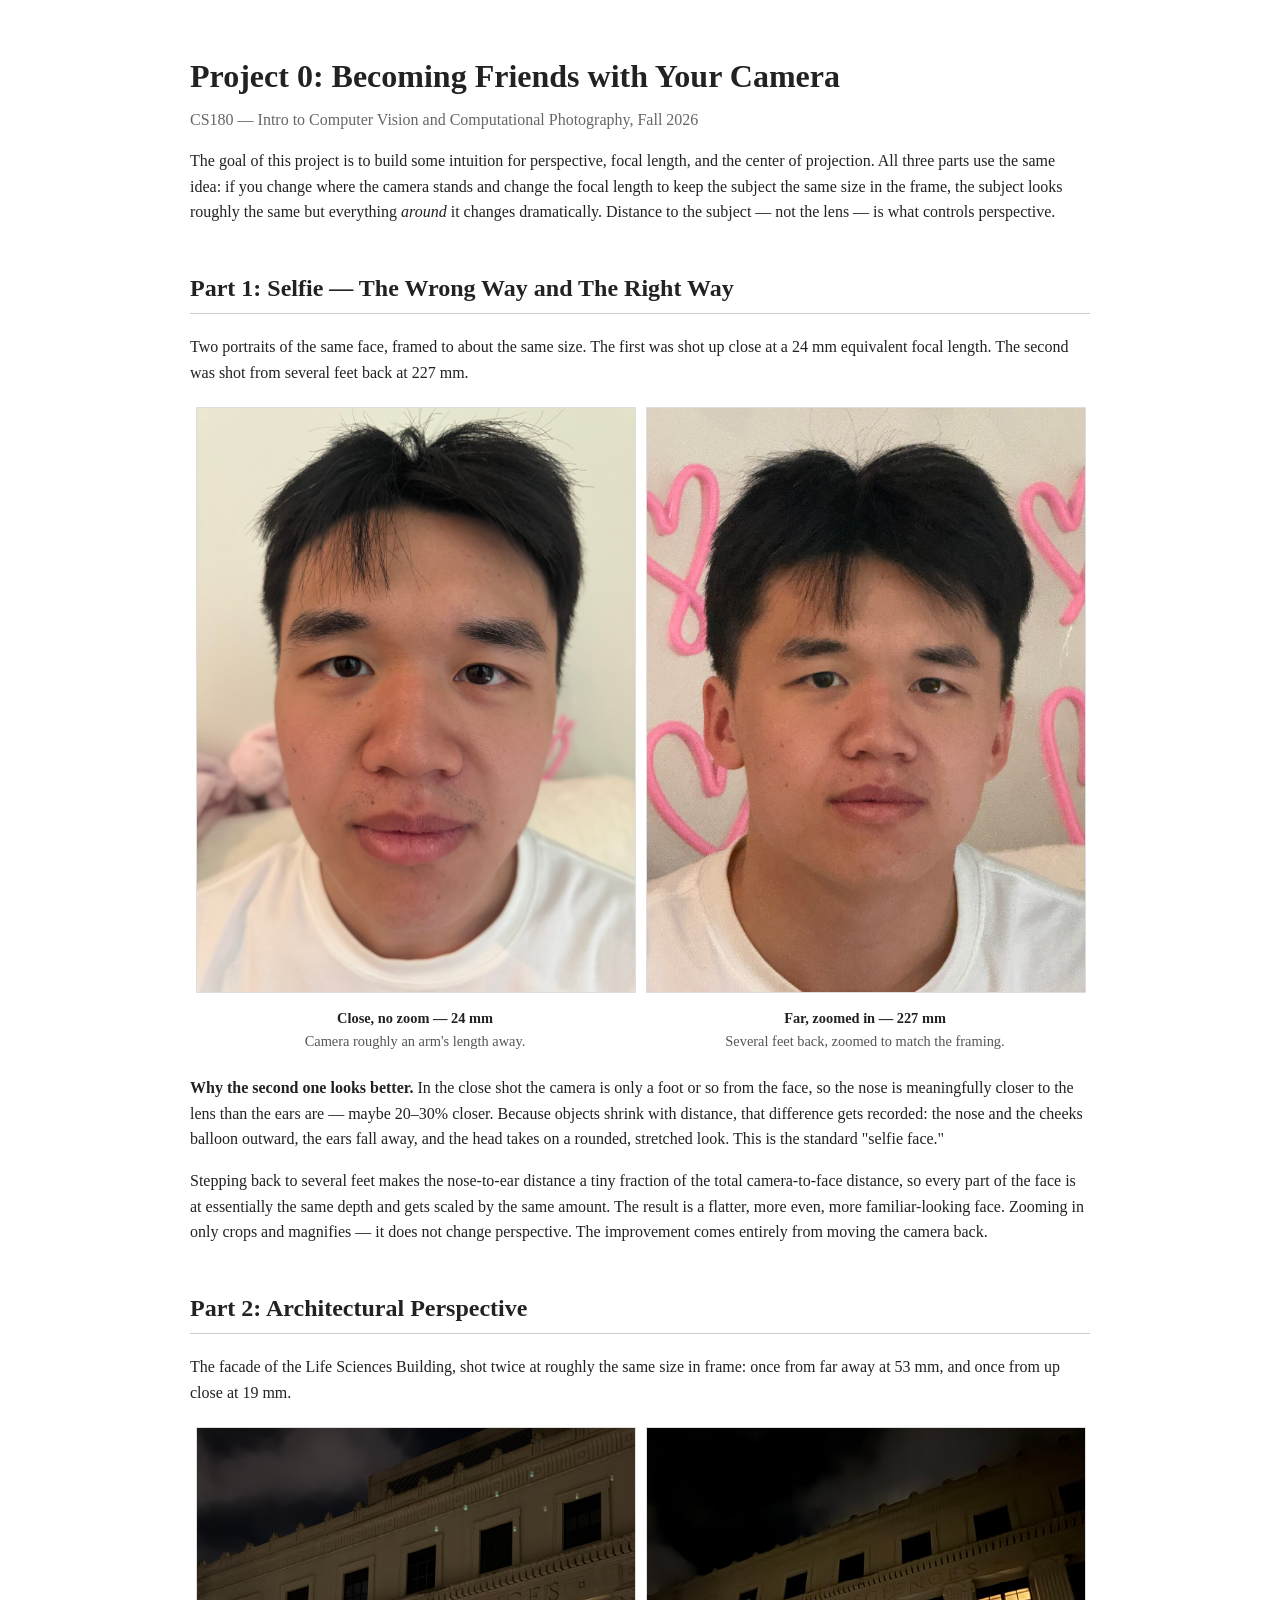
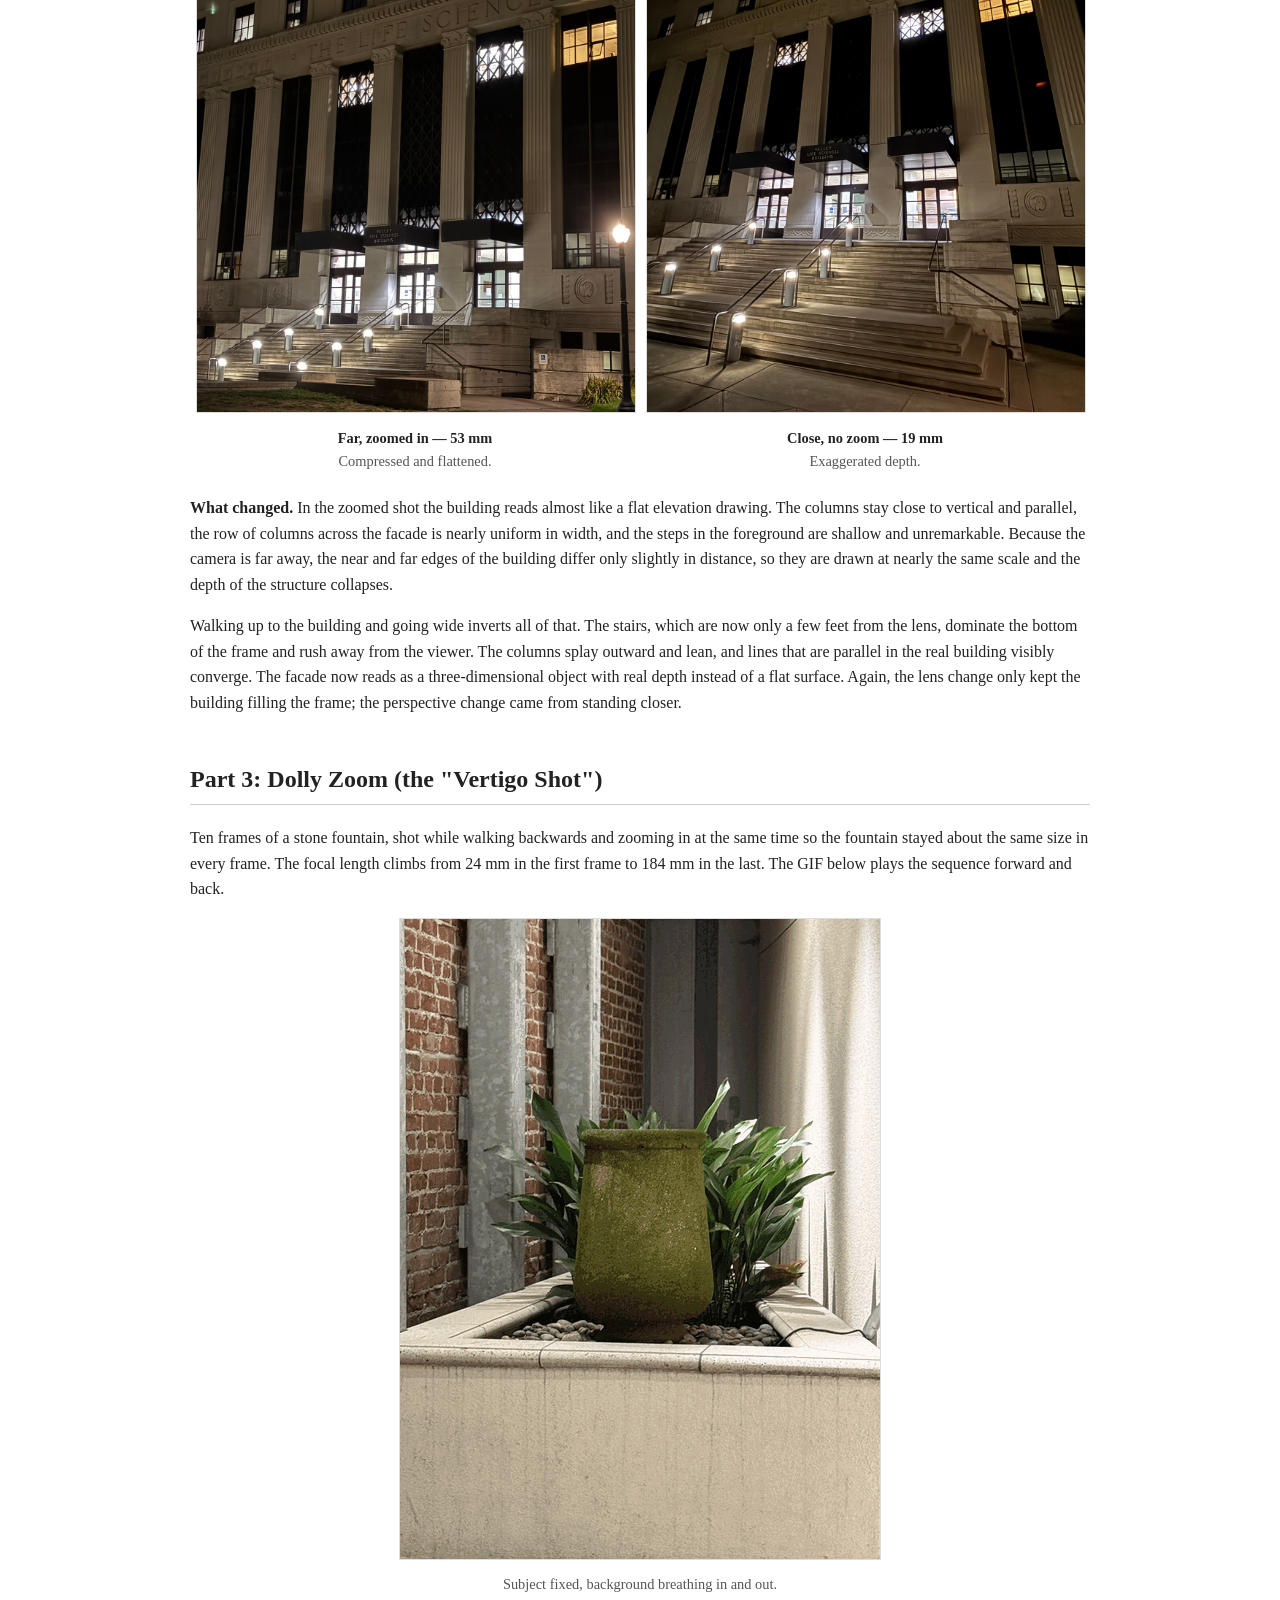
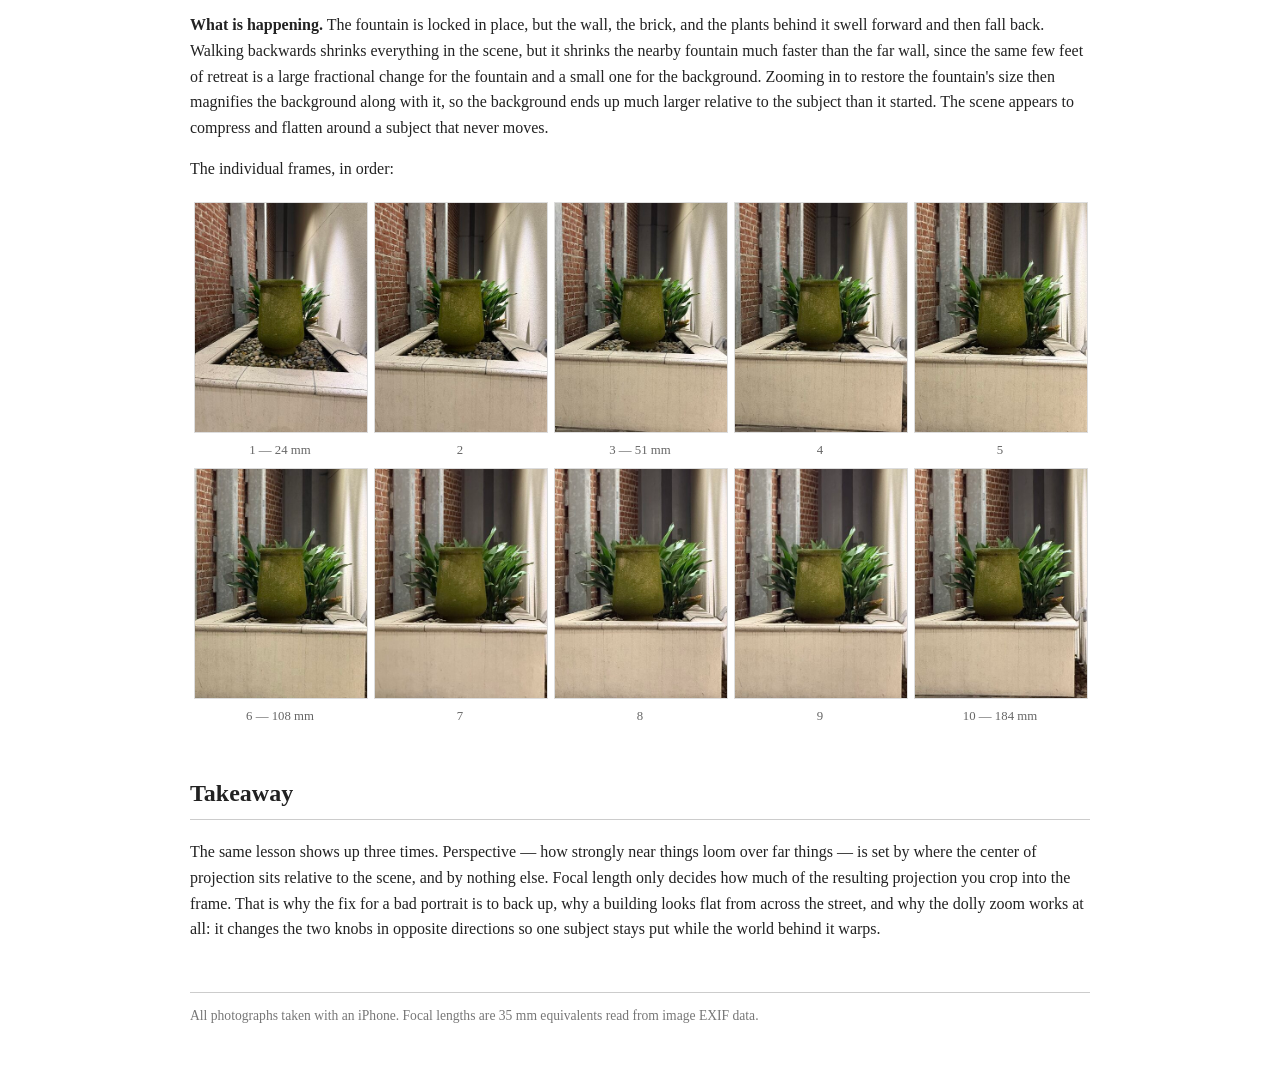
==== proj0/index.html @ 9acaceed "Add CS180 Project 0 page Converts the HEIC source photos to JPEG, builds the dolly zoom GIF, and add" ====
<!DOCTYPE html>
<html lang="en">
<head>
<meta charset="utf-8">
<meta name="viewport" content="width=device-width, initial-scale=1">
<title>CS180 Project 0: Becoming Friends with Your Camera</title>
<style>
  body {
    font-family: Georgia, "Times New Roman", serif;
    max-width: 900px;
    margin: 0 auto;
    padding: 30px 20px 60px 20px;
    line-height: 1.6;
    color: #222;
    background: #fff;
  }
  h1 { margin-bottom: 4px; }
  h2 { border-bottom: 1px solid #ccc; padding-bottom: 6px; margin-top: 44px; }
  .byline { color: #666; margin-top: 0; }
  table.pair { width: 100%; border-collapse: collapse; margin-top: 16px; }
  table.pair td { width: 50%; vertical-align: top; padding: 6px; text-align: center; }
  img { max-width: 100%; height: auto; border: 1px solid #ddd; }
  .caption { font-size: 0.9em; color: #555; margin-top: 6px; }
  .caption b { color: #222; }
  table.frames { width: 100%; border-collapse: collapse; margin-top: 16px; }
  table.frames td { width: 20%; padding: 4px; text-align: center; font-size: 0.8em; color: #666; }
  .gif { text-align: center; margin-top: 16px; }
  footer { margin-top: 50px; font-size: 0.85em; color: #777; border-top: 1px solid #ccc; padding-top: 12px; }
</style>
</head>
<body>

<h1>Project 0: Becoming Friends with Your Camera</h1>
<p class="byline">CS180 &mdash; Intro to Computer Vision and Computational Photography, Fall 2026</p>

<p>
The goal of this project is to build some intuition for perspective, focal length, and the center of
projection. All three parts use the same idea: if you change where the camera stands and change the
focal length to keep the subject the same size in the frame, the subject looks roughly the same but
everything <em>around</em> it changes dramatically. Distance to the subject &mdash; not the lens &mdash; is
what controls perspective.
</p>

<h2>Part 1: Selfie &mdash; The Wrong Way and The Right Way</h2>

<p>
Two portraits of the same face, framed to about the same size. The first was shot up close at a
24&nbsp;mm equivalent focal length. The second was shot from several feet back at 227&nbsp;mm.
</p>

<table class="pair">
  <tr>
    <td>
      <img src="images/face_zoom.jpg" alt="Close-up selfie at 24mm">
      <div class="caption"><b>Close, no zoom &mdash; 24&nbsp;mm</b><br>Camera roughly an arm's length away.</div>
    </td>
    <td>
      <img src="images/face_unzoom.jpg" alt="Selfie from a distance at 227mm">
      <div class="caption"><b>Far, zoomed in &mdash; 227&nbsp;mm</b><br>Several feet back, zoomed to match the framing.</div>
    </td>
  </tr>
</table>

<p>
<b>Why the second one looks better.</b> In the close shot the camera is only a foot or so from the face,
so the nose is meaningfully closer to the lens than the ears are &mdash; maybe 20&ndash;30% closer. Because
objects shrink with distance, that difference gets recorded: the nose and the cheeks balloon outward,
the ears fall away, and the head takes on a rounded, stretched look. This is the standard "selfie face."
</p>
<p>
Stepping back to several feet makes the nose-to-ear distance a tiny fraction of the total camera-to-face
distance, so every part of the face is at essentially the same depth and gets scaled by the same amount.
The result is a flatter, more even, more familiar-looking face. Zooming in only crops and magnifies &mdash;
it does not change perspective. The improvement comes entirely from moving the camera back.
</p>

<h2>Part 2: Architectural Perspective</h2>

<p>
The facade of the Life Sciences Building, shot twice at roughly the same size in frame: once from far
away at 53&nbsp;mm, and once from up close at 19&nbsp;mm.
</p>

<table class="pair">
  <tr>
    <td>
      <img src="images/building_zoom.jpg" alt="Building shot from far away with zoom">
      <div class="caption"><b>Far, zoomed in &mdash; 53&nbsp;mm</b><br>Compressed and flattened.</div>
    </td>
    <td>
      <img src="images/building_unzoom.jpg" alt="Building shot up close without zoom">
      <div class="caption"><b>Close, no zoom &mdash; 19&nbsp;mm</b><br>Exaggerated depth.</div>
    </td>
  </tr>
</table>

<p>
<b>What changed.</b> In the zoomed shot the building reads almost like a flat elevation drawing. The columns
stay close to vertical and parallel, the row of columns across the facade is nearly uniform in width, and
the steps in the foreground are shallow and unremarkable. Because the camera is far away, the near and far
edges of the building differ only slightly in distance, so they are drawn at nearly the same scale and the
depth of the structure collapses.
</p>
<p>
Walking up to the building and going wide inverts all of that. The stairs, which are now only a few feet
from the lens, dominate the bottom of the frame and rush away from the viewer. The columns splay outward
and lean, and lines that are parallel in the real building visibly converge. The facade now reads as a
three-dimensional object with real depth instead of a flat surface. Again, the lens change only kept the
building filling the frame; the perspective change came from standing closer.
</p>

<h2>Part 3: Dolly Zoom (the "Vertigo Shot")</h2>

<p>
Ten frames of a stone fountain, shot while walking backwards and zooming in at the same time so the
fountain stayed about the same size in every frame. The focal length climbs from 24&nbsp;mm in the first
frame to 184&nbsp;mm in the last. The GIF below plays the sequence forward and back.
</p>

<div class="gif">
  <img src="images/dollyzoom.gif" alt="Dolly zoom animated GIF">
  <div class="caption">Subject fixed, background breathing in and out.</div>
</div>

<p>
<b>What is happening.</b> The fountain is locked in place, but the wall, the brick, and the plants behind it
swell forward and then fall back. Walking backwards shrinks everything in the scene, but it shrinks the
nearby fountain much faster than the far wall, since the same few feet of retreat is a large fractional
change for the fountain and a small one for the background. Zooming in to restore the fountain's size then
magnifies the background along with it, so the background ends up much larger relative to the subject than
it started. The scene appears to compress and flatten around a subject that never moves.
</p>

<p>The individual frames, in order:</p>

<table class="frames">
  <tr>
    <td><a href="images/dolly1.jpg"><img src="images/thumbs/dolly1.jpg" alt="Frame 1"></a><br>1 &mdash; 24 mm</td>
    <td><a href="images/dolly2.jpg"><img src="images/thumbs/dolly2.jpg" alt="Frame 2"></a><br>2</td>
    <td><a href="images/dolly3.jpg"><img src="images/thumbs/dolly3.jpg" alt="Frame 3"></a><br>3 &mdash; 51 mm</td>
    <td><a href="images/dolly4.jpg"><img src="images/thumbs/dolly4.jpg" alt="Frame 4"></a><br>4</td>
    <td><a href="images/dolly5.jpg"><img src="images/thumbs/dolly5.jpg" alt="Frame 5"></a><br>5</td>
  </tr>
  <tr>
    <td><a href="images/dolly6.jpg"><img src="images/thumbs/dolly6.jpg" alt="Frame 6"></a><br>6 &mdash; 108 mm</td>
    <td><a href="images/dolly7.jpg"><img src="images/thumbs/dolly7.jpg" alt="Frame 7"></a><br>7</td>
    <td><a href="images/dolly8.jpg"><img src="images/thumbs/dolly8.jpg" alt="Frame 8"></a><br>8</td>
    <td><a href="images/dolly9.jpg"><img src="images/thumbs/dolly9.jpg" alt="Frame 9"></a><br>9</td>
    <td><a href="images/dolly10.jpg"><img src="images/thumbs/dolly10.jpg" alt="Frame 10"></a><br>10 &mdash; 184 mm</td>
  </tr>
</table>

<h2>Takeaway</h2>
<p>
The same lesson shows up three times. Perspective &mdash; how strongly near things loom over far things &mdash;
is set by where the center of projection sits relative to the scene, and by nothing else. Focal length only
decides how much of the resulting projection you crop into the frame. That is why the fix for a bad portrait
is to back up, why a building looks flat from across the street, and why the dolly zoom works at all: it
changes the two knobs in opposite directions so one subject stays put while the world behind it warps.
</p>

<footer>
All photographs taken with an iPhone. Focal lengths are 35&nbsp;mm equivalents read from image EXIF data.
</footer>

</body>
</html>
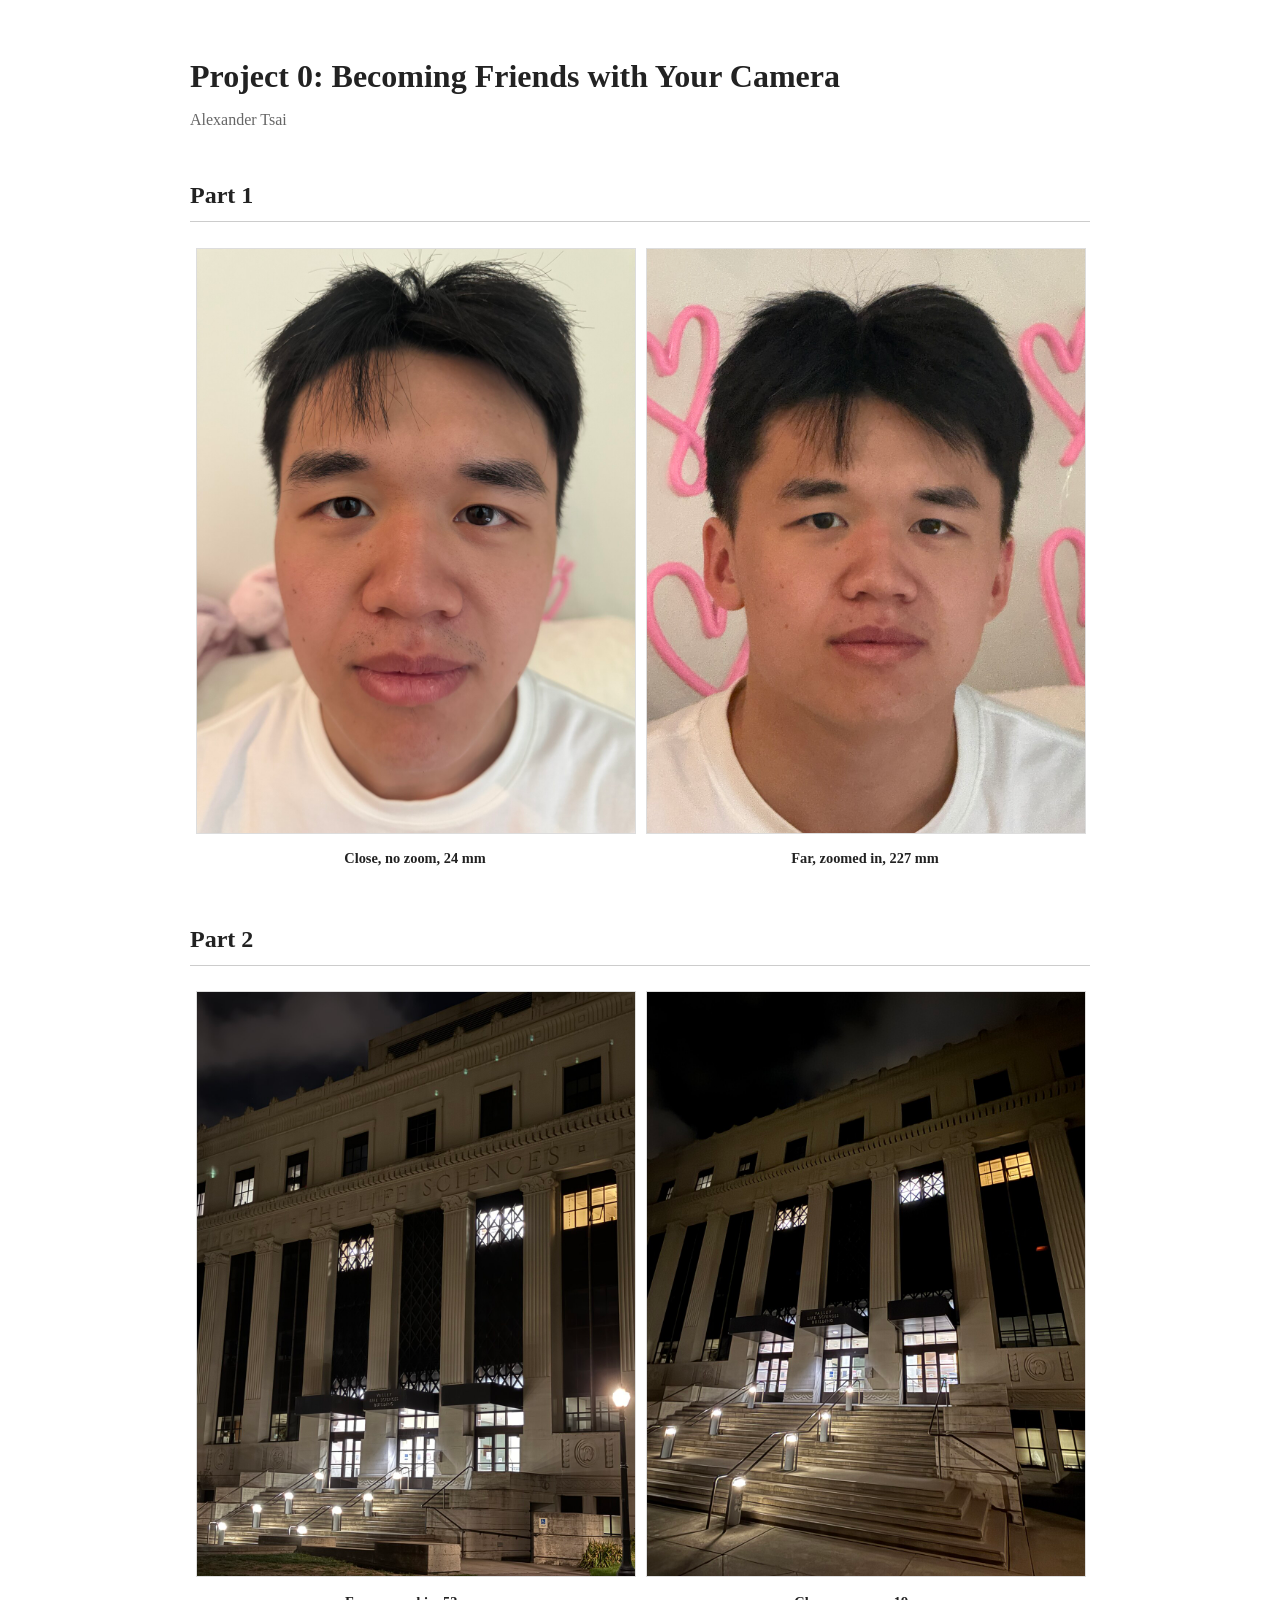
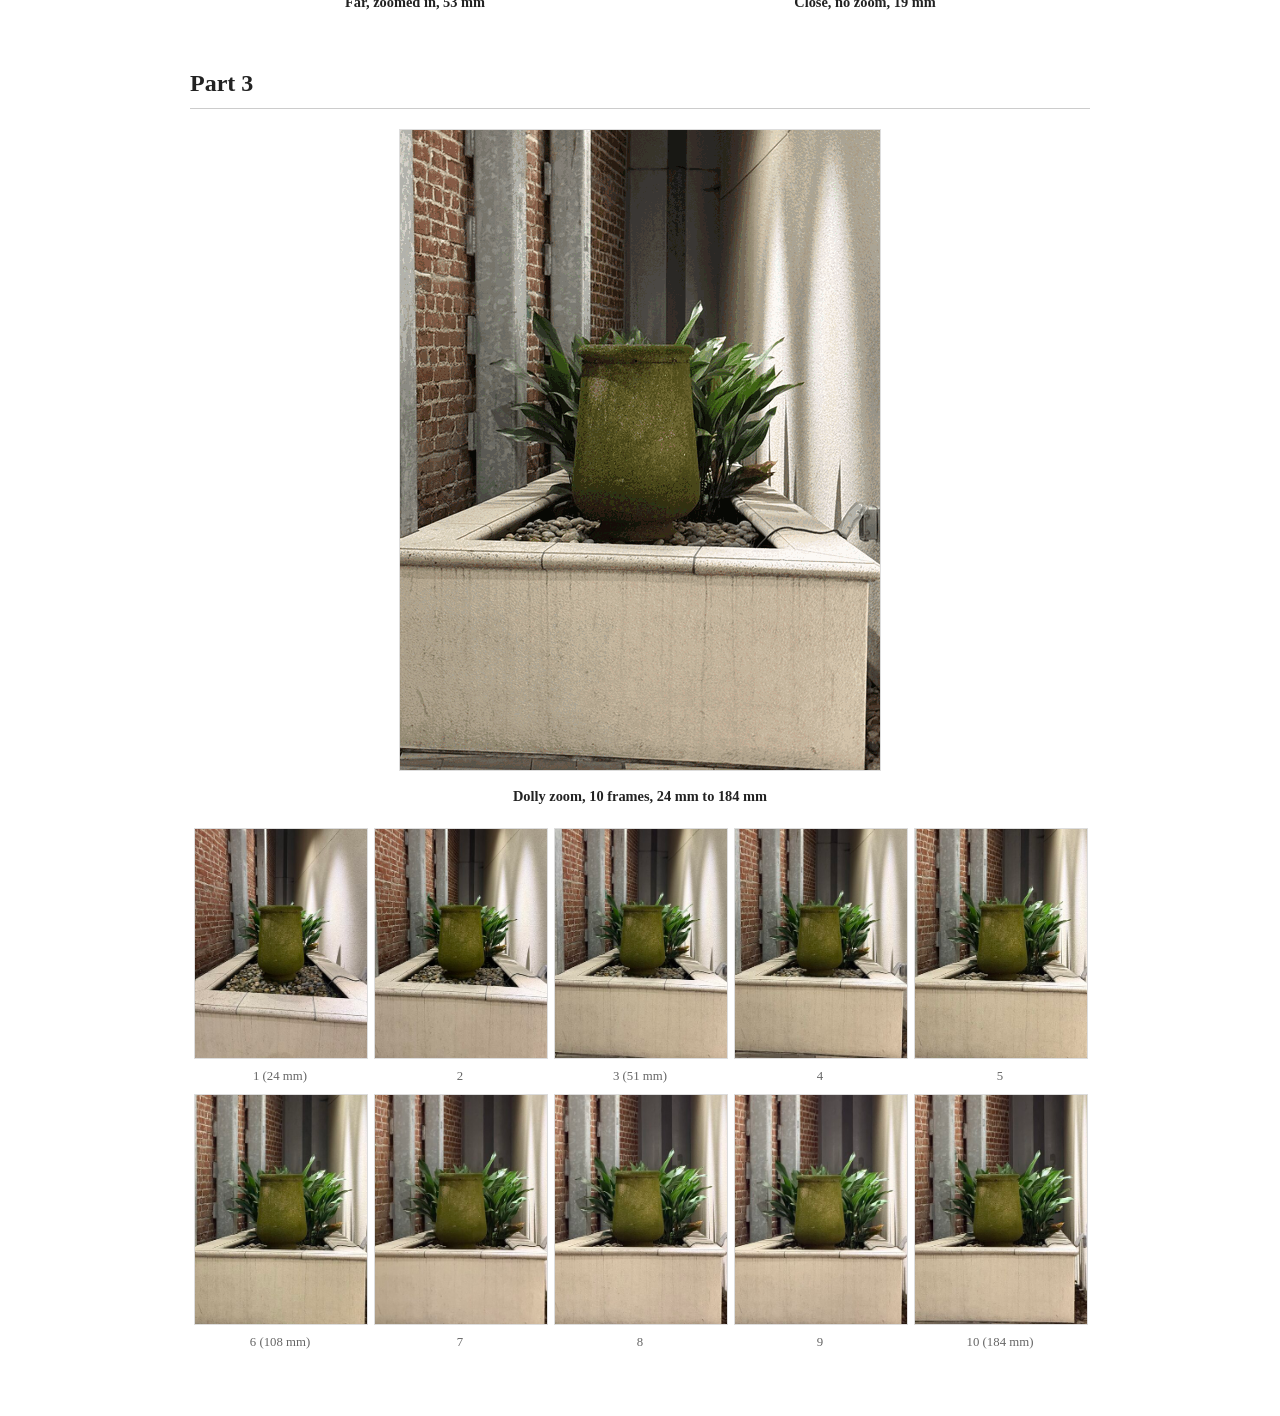
==== commit 055163a6: "Trim page to images and captions only" ====
--- a/proj0/index.html
+++ b/proj0/index.html
@@ -25,143 +25,66 @@
   table.frames { width: 100%; border-collapse: collapse; margin-top: 16px; }
   table.frames td { width: 20%; padding: 4px; text-align: center; font-size: 0.8em; color: #666; }
   .gif { text-align: center; margin-top: 16px; }
-  footer { margin-top: 50px; font-size: 0.85em; color: #777; border-top: 1px solid #ccc; padding-top: 12px; }
 </style>
 </head>
 <body>
 
 <h1>Project 0: Becoming Friends with Your Camera</h1>
-<p class="byline">CS180 &mdash; Intro to Computer Vision and Computational Photography, Fall 2026</p>
+<p class="byline">Alexander Tsai</p>
 
-<p>
-The goal of this project is to build some intuition for perspective, focal length, and the center of
-projection. All three parts use the same idea: if you change where the camera stands and change the
-focal length to keep the subject the same size in the frame, the subject looks roughly the same but
-everything <em>around</em> it changes dramatically. Distance to the subject &mdash; not the lens &mdash; is
-what controls perspective.
-</p>
-
-<h2>Part 1: Selfie &mdash; The Wrong Way and The Right Way</h2>
-
-<p>
-Two portraits of the same face, framed to about the same size. The first was shot up close at a
-24&nbsp;mm equivalent focal length. The second was shot from several feet back at 227&nbsp;mm.
-</p>
+<h2>Part 1</h2>
 
 <table class="pair">
   <tr>
     <td>
       <img src="images/face_zoom.jpg" alt="Close-up selfie at 24mm">
-      <div class="caption"><b>Close, no zoom &mdash; 24&nbsp;mm</b><br>Camera roughly an arm's length away.</div>
+      <div class="caption"><b>Close, no zoom, 24&nbsp;mm</b></div>
     </td>
     <td>
       <img src="images/face_unzoom.jpg" alt="Selfie from a distance at 227mm">
-      <div class="caption"><b>Far, zoomed in &mdash; 227&nbsp;mm</b><br>Several feet back, zoomed to match the framing.</div>
+      <div class="caption"><b>Far, zoomed in, 227&nbsp;mm</b></div>
     </td>
   </tr>
 </table>
 
-<p>
-<b>Why the second one looks better.</b> In the close shot the camera is only a foot or so from the face,
-so the nose is meaningfully closer to the lens than the ears are &mdash; maybe 20&ndash;30% closer. Because
-objects shrink with distance, that difference gets recorded: the nose and the cheeks balloon outward,
-the ears fall away, and the head takes on a rounded, stretched look. This is the standard "selfie face."
-</p>
-<p>
-Stepping back to several feet makes the nose-to-ear distance a tiny fraction of the total camera-to-face
-distance, so every part of the face is at essentially the same depth and gets scaled by the same amount.
-The result is a flatter, more even, more familiar-looking face. Zooming in only crops and magnifies &mdash;
-it does not change perspective. The improvement comes entirely from moving the camera back.
-</p>
-
-<h2>Part 2: Architectural Perspective</h2>
-
-<p>
-The facade of the Life Sciences Building, shot twice at roughly the same size in frame: once from far
-away at 53&nbsp;mm, and once from up close at 19&nbsp;mm.
-</p>
+<h2>Part 2</h2>
 
 <table class="pair">
   <tr>
     <td>
       <img src="images/building_zoom.jpg" alt="Building shot from far away with zoom">
-      <div class="caption"><b>Far, zoomed in &mdash; 53&nbsp;mm</b><br>Compressed and flattened.</div>
+      <div class="caption"><b>Far, zoomed in, 53&nbsp;mm</b></div>
     </td>
     <td>
       <img src="images/building_unzoom.jpg" alt="Building shot up close without zoom">
-      <div class="caption"><b>Close, no zoom &mdash; 19&nbsp;mm</b><br>Exaggerated depth.</div>
+      <div class="caption"><b>Close, no zoom, 19&nbsp;mm</b></div>
     </td>
   </tr>
 </table>
 
-<p>
-<b>What changed.</b> In the zoomed shot the building reads almost like a flat elevation drawing. The columns
-stay close to vertical and parallel, the row of columns across the facade is nearly uniform in width, and
-the steps in the foreground are shallow and unremarkable. Because the camera is far away, the near and far
-edges of the building differ only slightly in distance, so they are drawn at nearly the same scale and the
-depth of the structure collapses.
-</p>
-<p>
-Walking up to the building and going wide inverts all of that. The stairs, which are now only a few feet
-from the lens, dominate the bottom of the frame and rush away from the viewer. The columns splay outward
-and lean, and lines that are parallel in the real building visibly converge. The facade now reads as a
-three-dimensional object with real depth instead of a flat surface. Again, the lens change only kept the
-building filling the frame; the perspective change came from standing closer.
-</p>
-
-<h2>Part 3: Dolly Zoom (the "Vertigo Shot")</h2>
-
-<p>
-Ten frames of a stone fountain, shot while walking backwards and zooming in at the same time so the
-fountain stayed about the same size in every frame. The focal length climbs from 24&nbsp;mm in the first
-frame to 184&nbsp;mm in the last. The GIF below plays the sequence forward and back.
-</p>
+<h2>Part 3</h2>
 
 <div class="gif">
   <img src="images/dollyzoom.gif" alt="Dolly zoom animated GIF">
-  <div class="caption">Subject fixed, background breathing in and out.</div>
+  <div class="caption"><b>Dolly zoom, 10 frames, 24&nbsp;mm to 184&nbsp;mm</b></div>
 </div>
-
-<p>
-<b>What is happening.</b> The fountain is locked in place, but the wall, the brick, and the plants behind it
-swell forward and then fall back. Walking backwards shrinks everything in the scene, but it shrinks the
-nearby fountain much faster than the far wall, since the same few feet of retreat is a large fractional
-change for the fountain and a small one for the background. Zooming in to restore the fountain's size then
-magnifies the background along with it, so the background ends up much larger relative to the subject than
-it started. The scene appears to compress and flatten around a subject that never moves.
-</p>
-
-<p>The individual frames, in order:</p>
 
 <table class="frames">
   <tr>
-    <td><a href="images/dolly1.jpg"><img src="images/thumbs/dolly1.jpg" alt="Frame 1"></a><br>1 &mdash; 24 mm</td>
+    <td><a href="images/dolly1.jpg"><img src="images/thumbs/dolly1.jpg" alt="Frame 1"></a><br>1 (24 mm)</td>
     <td><a href="images/dolly2.jpg"><img src="images/thumbs/dolly2.jpg" alt="Frame 2"></a><br>2</td>
-    <td><a href="images/dolly3.jpg"><img src="images/thumbs/dolly3.jpg" alt="Frame 3"></a><br>3 &mdash; 51 mm</td>
+    <td><a href="images/dolly3.jpg"><img src="images/thumbs/dolly3.jpg" alt="Frame 3"></a><br>3 (51 mm)</td>
     <td><a href="images/dolly4.jpg"><img src="images/thumbs/dolly4.jpg" alt="Frame 4"></a><br>4</td>
     <td><a href="images/dolly5.jpg"><img src="images/thumbs/dolly5.jpg" alt="Frame 5"></a><br>5</td>
   </tr>
   <tr>
-    <td><a href="images/dolly6.jpg"><img src="images/thumbs/dolly6.jpg" alt="Frame 6"></a><br>6 &mdash; 108 mm</td>
+    <td><a href="images/dolly6.jpg"><img src="images/thumbs/dolly6.jpg" alt="Frame 6"></a><br>6 (108 mm)</td>
     <td><a href="images/dolly7.jpg"><img src="images/thumbs/dolly7.jpg" alt="Frame 7"></a><br>7</td>
     <td><a href="images/dolly8.jpg"><img src="images/thumbs/dolly8.jpg" alt="Frame 8"></a><br>8</td>
     <td><a href="images/dolly9.jpg"><img src="images/thumbs/dolly9.jpg" alt="Frame 9"></a><br>9</td>
-    <td><a href="images/dolly10.jpg"><img src="images/thumbs/dolly10.jpg" alt="Frame 10"></a><br>10 &mdash; 184 mm</td>
+    <td><a href="images/dolly10.jpg"><img src="images/thumbs/dolly10.jpg" alt="Frame 10"></a><br>10 (184 mm)</td>
   </tr>
 </table>
 
-<h2>Takeaway</h2>
-<p>
-The same lesson shows up three times. Perspective &mdash; how strongly near things loom over far things &mdash;
-is set by where the center of projection sits relative to the scene, and by nothing else. Focal length only
-decides how much of the resulting projection you crop into the frame. That is why the fix for a bad portrait
-is to back up, why a building looks flat from across the street, and why the dolly zoom works at all: it
-changes the two knobs in opposite directions so one subject stays put while the world behind it warps.
-</p>
-
-<footer>
-All photographs taken with an iPhone. Focal lengths are 35&nbsp;mm equivalents read from image EXIF data.
-</footer>
-
 </body>
 </html>
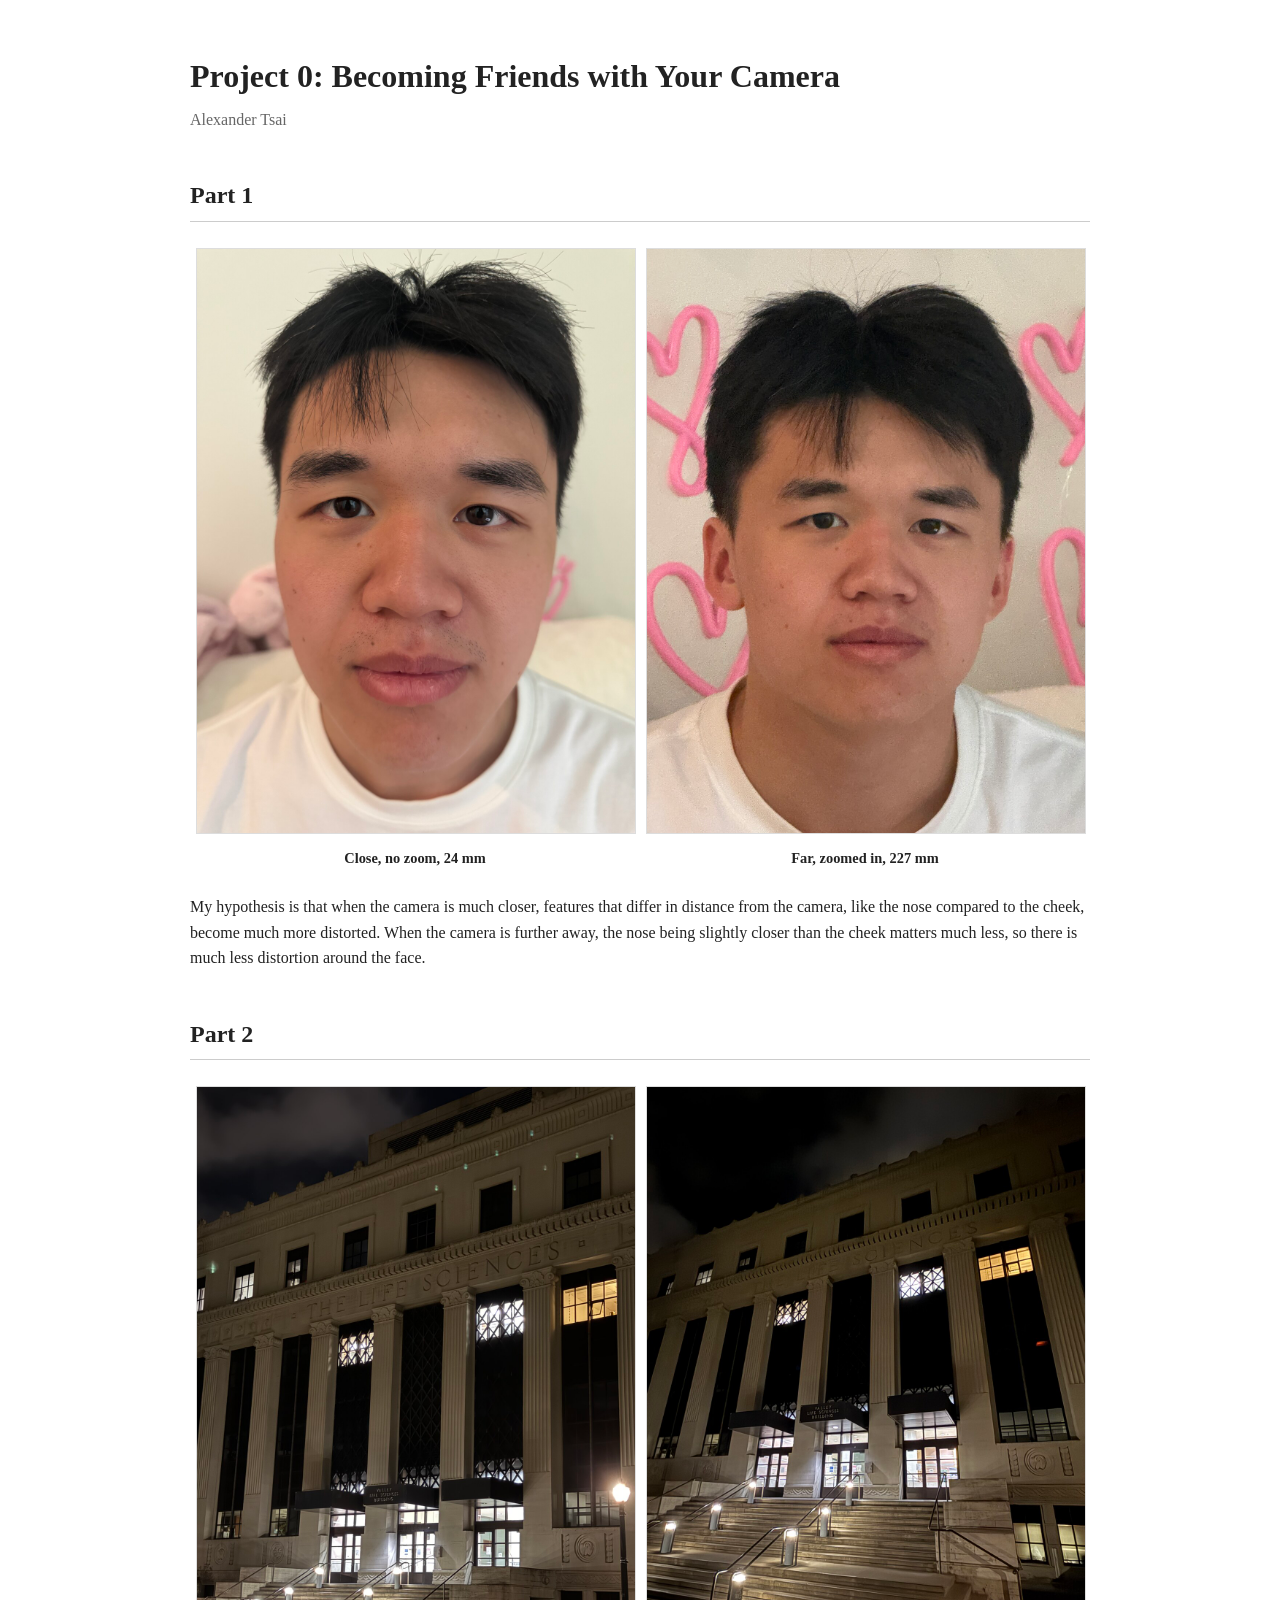
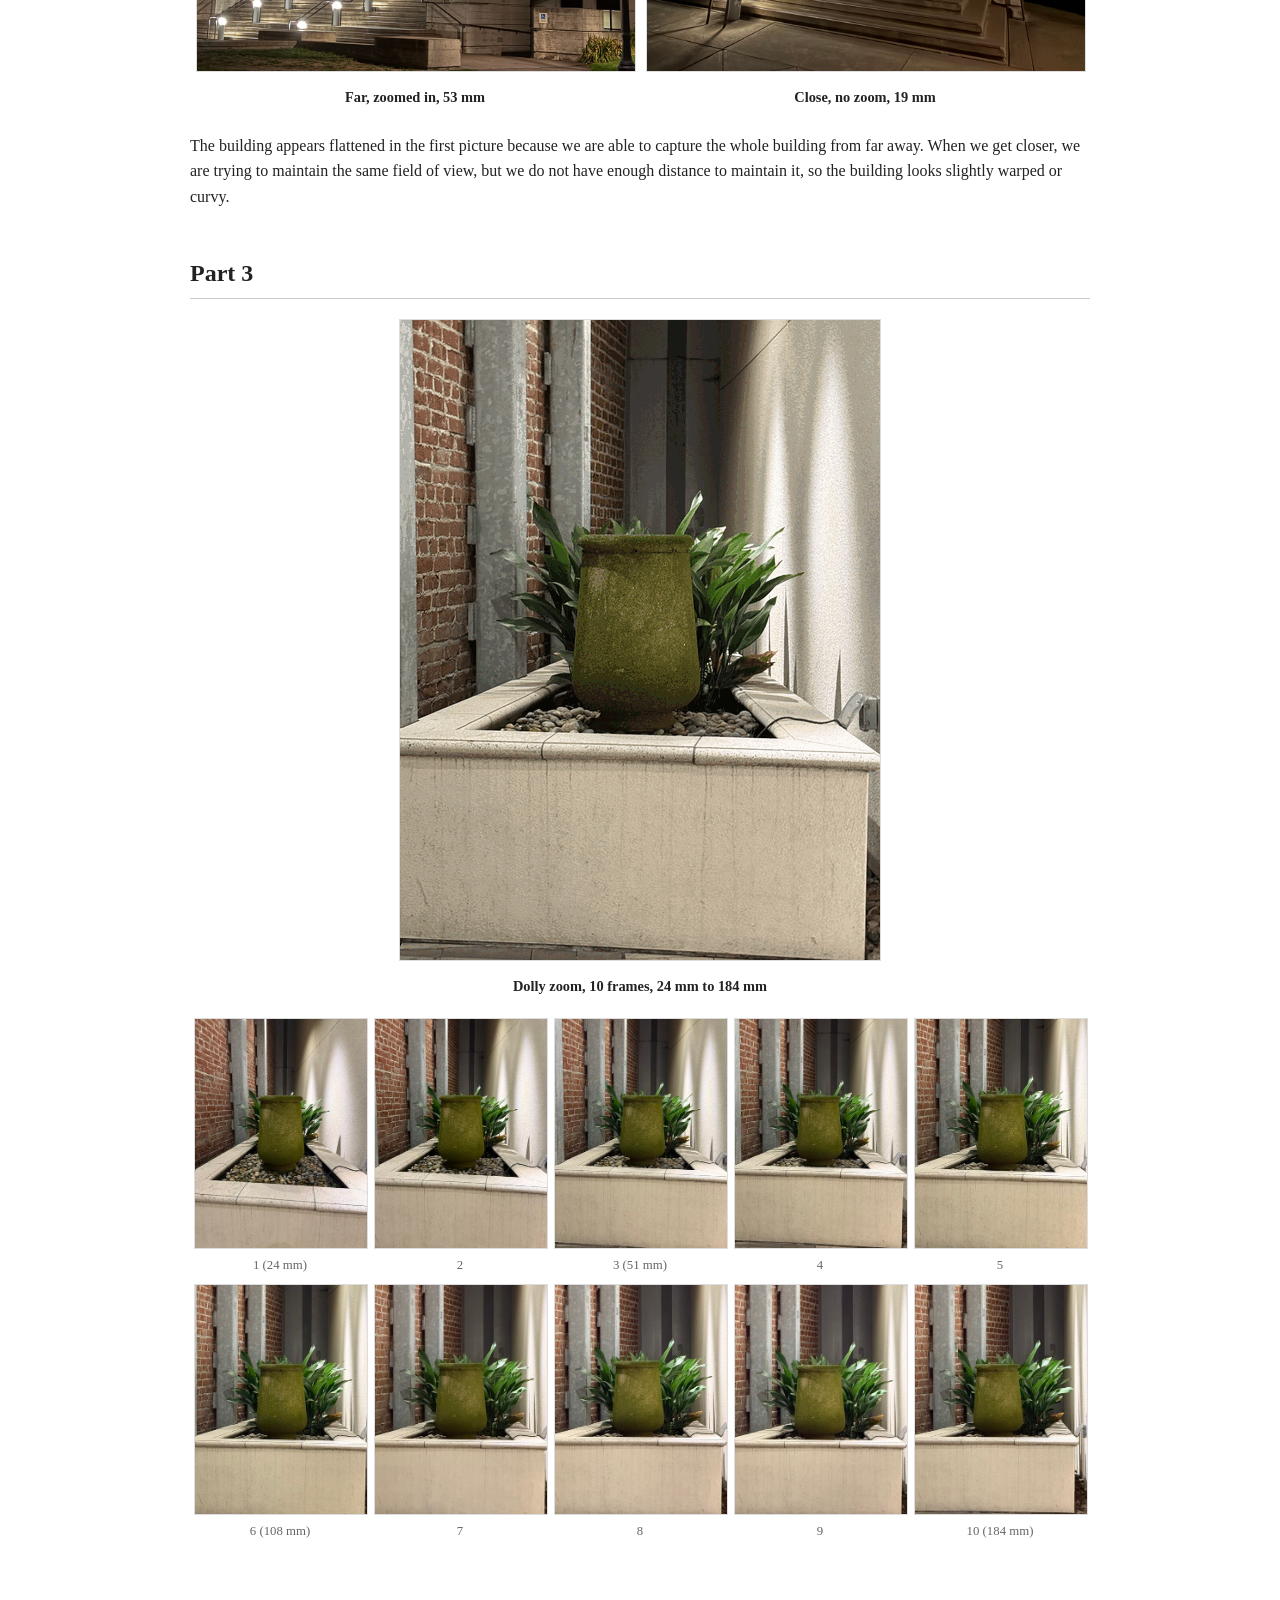
==== commit 08e6faf1: "Add reflections for parts 1 and 2" ====
--- a/proj0/index.html
+++ b/proj0/index.html
@@ -25,6 +25,7 @@
   table.frames { width: 100%; border-collapse: collapse; margin-top: 16px; }
   table.frames td { width: 20%; padding: 4px; text-align: center; font-size: 0.8em; color: #666; }
   .gif { text-align: center; margin-top: 16px; }
+  .reflection { margin-top: 18px; }
 </style>
 </head>
 <body>
@@ -47,6 +48,13 @@
   </tr>
 </table>
 
+<p class="reflection">
+My hypothesis is that when the camera is much closer, features that differ in distance from the camera,
+like the nose compared to the cheek, become much more distorted. When the camera is further away, the
+nose being slightly closer than the cheek matters much less, so there is much less distortion around
+the face.
+</p>
+
 <h2>Part 2</h2>
 
 <table class="pair">
@@ -61,6 +69,12 @@
     </td>
   </tr>
 </table>
+
+<p class="reflection">
+The building appears flattened in the first picture because we are able to capture the whole building
+from far away. When we get closer, we are trying to maintain the same field of view, but we do not have
+enough distance to maintain it, so the building looks slightly warped or curvy.
+</p>
 
 <h2>Part 3</h2>
 
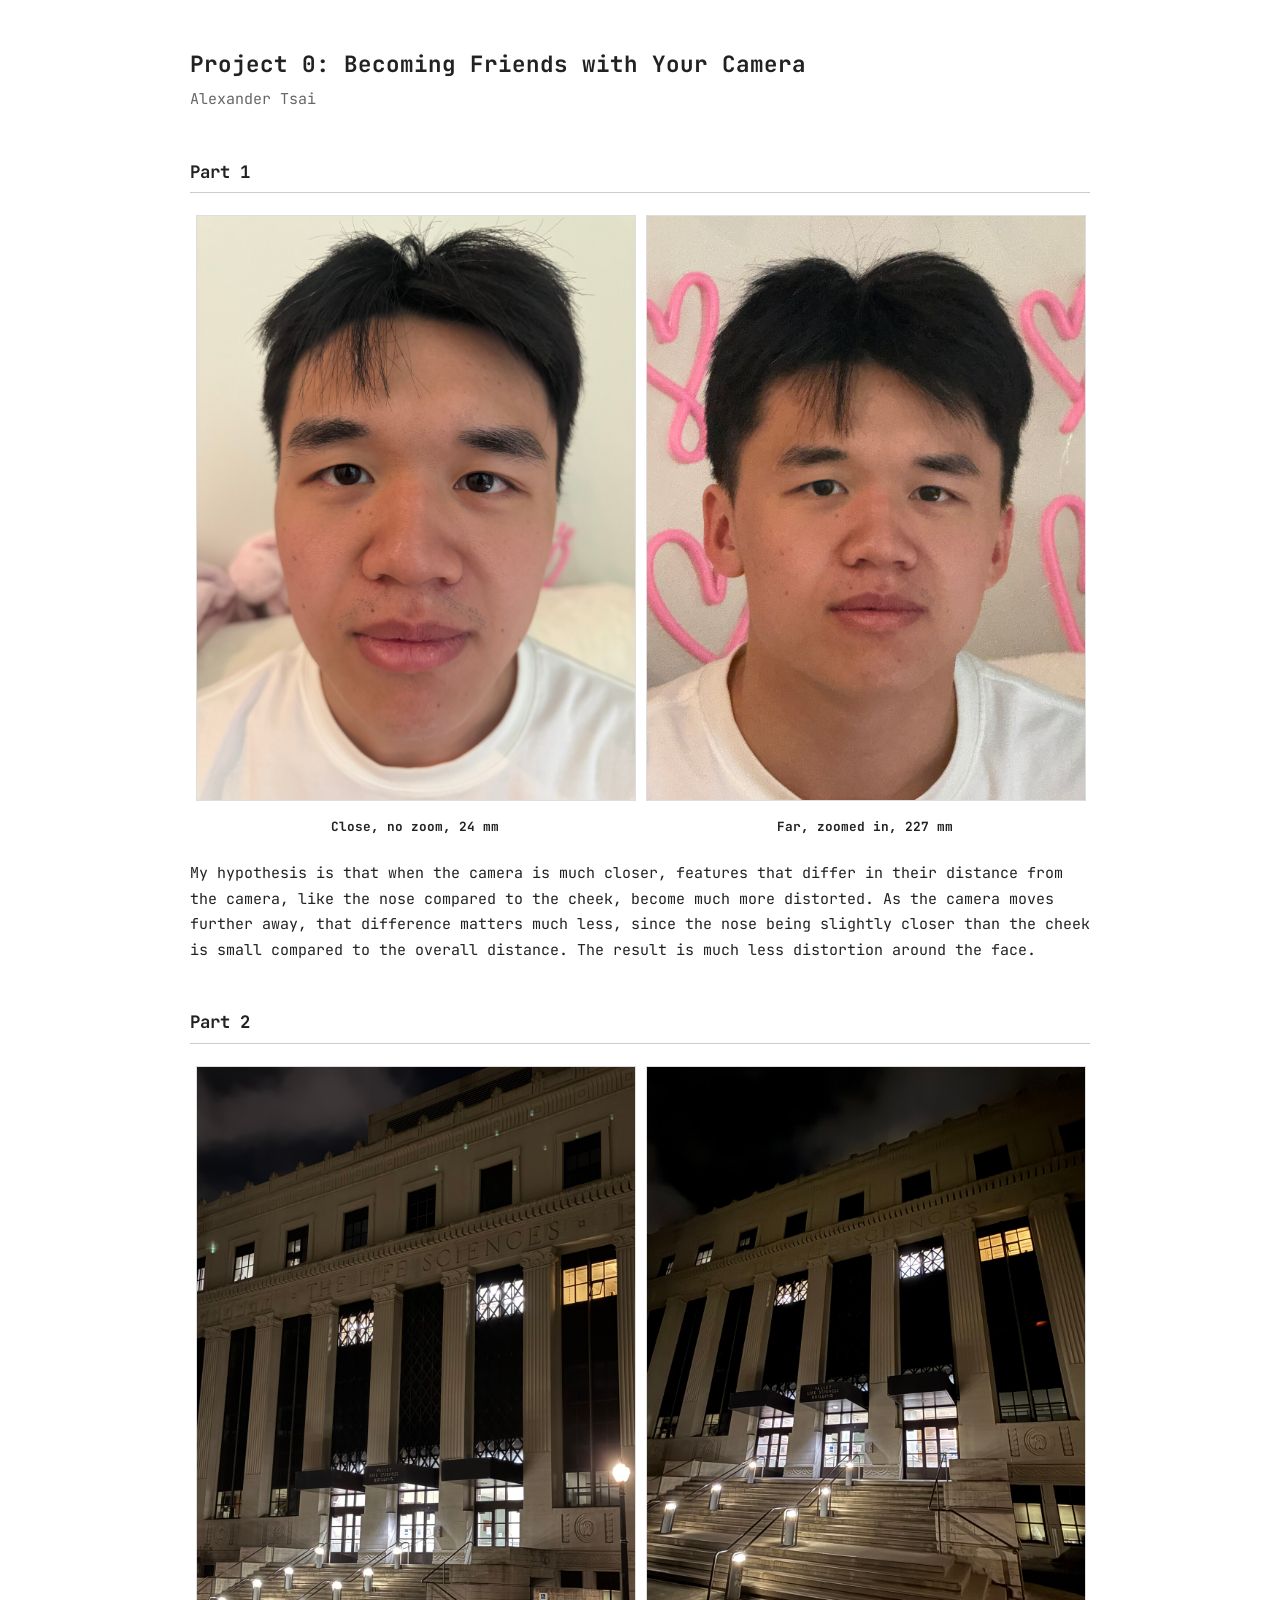
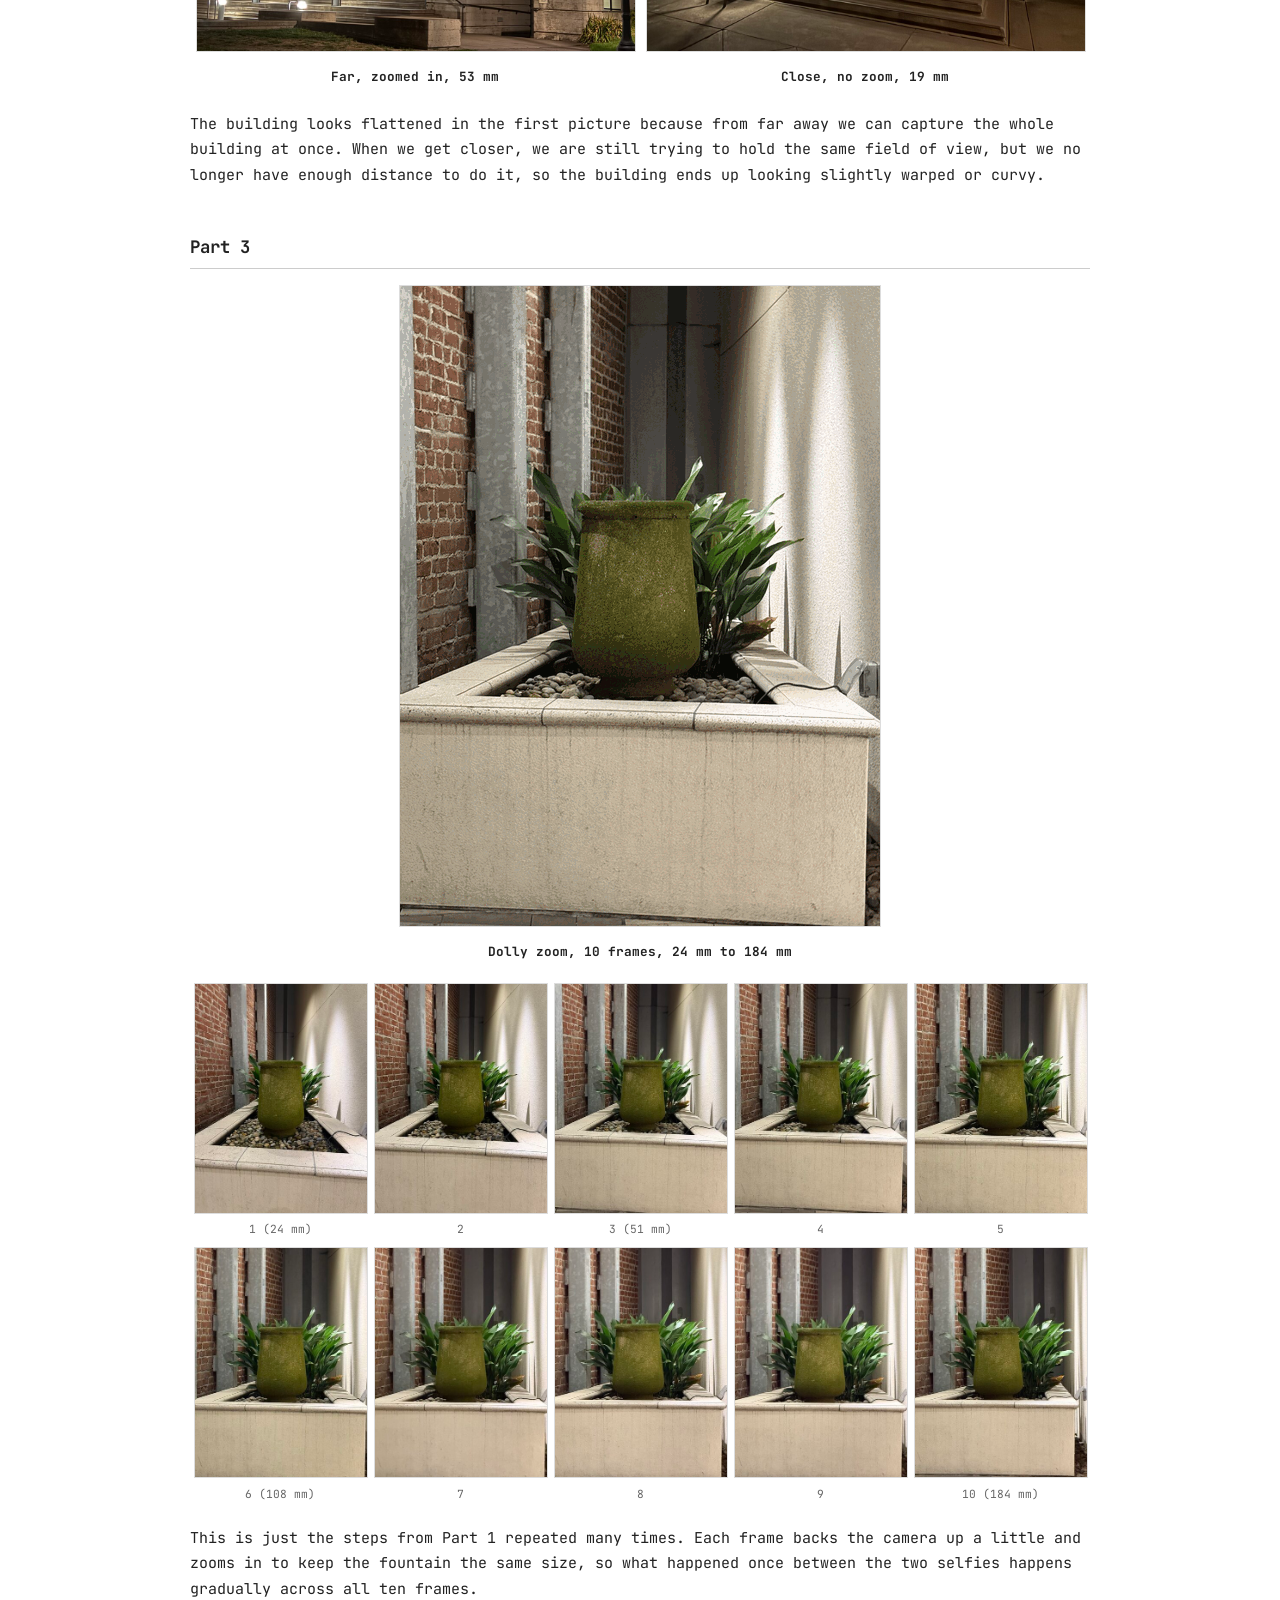
==== commit ab9bdd5b: "Add part 3 reflection, switch to JetBrains Mono" ====
--- a/proj0/index.html
+++ b/proj0/index.html
@@ -4,26 +4,30 @@
 <meta charset="utf-8">
 <meta name="viewport" content="width=device-width, initial-scale=1">
 <title>CS180 Project 0: Becoming Friends with Your Camera</title>
+<link rel="preconnect" href="https://fonts.googleapis.com">
+<link rel="preconnect" href="https://fonts.gstatic.com" crossorigin>
+<link href="https://fonts.googleapis.com/css2?family=JetBrains+Mono:wght@400;700&display=swap" rel="stylesheet">
 <style>
   body {
-    font-family: Georgia, "Times New Roman", serif;
+    font-family: "JetBrains Mono", ui-monospace, Menlo, Consolas, monospace;
+    font-size: 15px;
     max-width: 900px;
     margin: 0 auto;
     padding: 30px 20px 60px 20px;
-    line-height: 1.6;
+    line-height: 1.7;
     color: #222;
     background: #fff;
   }
-  h1 { margin-bottom: 4px; }
-  h2 { border-bottom: 1px solid #ccc; padding-bottom: 6px; margin-top: 44px; }
+  h1 { font-size: 1.5em; margin-bottom: 4px; }
+  h2 { font-size: 1.15em; border-bottom: 1px solid #ccc; padding-bottom: 6px; margin-top: 44px; }
   .byline { color: #666; margin-top: 0; }
   table.pair { width: 100%; border-collapse: collapse; margin-top: 16px; }
   table.pair td { width: 50%; vertical-align: top; padding: 6px; text-align: center; }
   img { max-width: 100%; height: auto; border: 1px solid #ddd; }
-  .caption { font-size: 0.9em; color: #555; margin-top: 6px; }
+  .caption { font-size: 0.85em; color: #555; margin-top: 6px; }
   .caption b { color: #222; }
   table.frames { width: 100%; border-collapse: collapse; margin-top: 16px; }
-  table.frames td { width: 20%; padding: 4px; text-align: center; font-size: 0.8em; color: #666; }
+  table.frames td { width: 20%; padding: 4px; text-align: center; font-size: 0.75em; color: #666; }
   .gif { text-align: center; margin-top: 16px; }
   .reflection { margin-top: 18px; }
 </style>
@@ -49,10 +53,10 @@
 </table>
 
 <p class="reflection">
-My hypothesis is that when the camera is much closer, features that differ in distance from the camera,
-like the nose compared to the cheek, become much more distorted. When the camera is further away, the
-nose being slightly closer than the cheek matters much less, so there is much less distortion around
-the face.
+My hypothesis is that when the camera is much closer, features that differ in their distance from the
+camera, like the nose compared to the cheek, become much more distorted. As the camera moves further
+away, that difference matters much less, since the nose being slightly closer than the cheek is small
+compared to the overall distance. The result is much less distortion around the face.
 </p>
 
 <h2>Part 2</h2>
@@ -71,9 +75,9 @@
 </table>
 
 <p class="reflection">
-The building appears flattened in the first picture because we are able to capture the whole building
-from far away. When we get closer, we are trying to maintain the same field of view, but we do not have
-enough distance to maintain it, so the building looks slightly warped or curvy.
+The building looks flattened in the first picture because from far away we can capture the whole
+building at once. When we get closer, we are still trying to hold the same field of view, but we no
+longer have enough distance to do it, so the building ends up looking slightly warped or curvy.
 </p>
 
 <h2>Part 3</h2>
@@ -100,5 +104,11 @@
   </tr>
 </table>
 
+<p class="reflection">
+This is just the steps from Part 1 repeated many times. Each frame backs the camera up a little and
+zooms in to keep the fountain the same size, so what happened once between the two selfies happens
+gradually across all ten frames.
+</p>
+
 </body>
 </html>
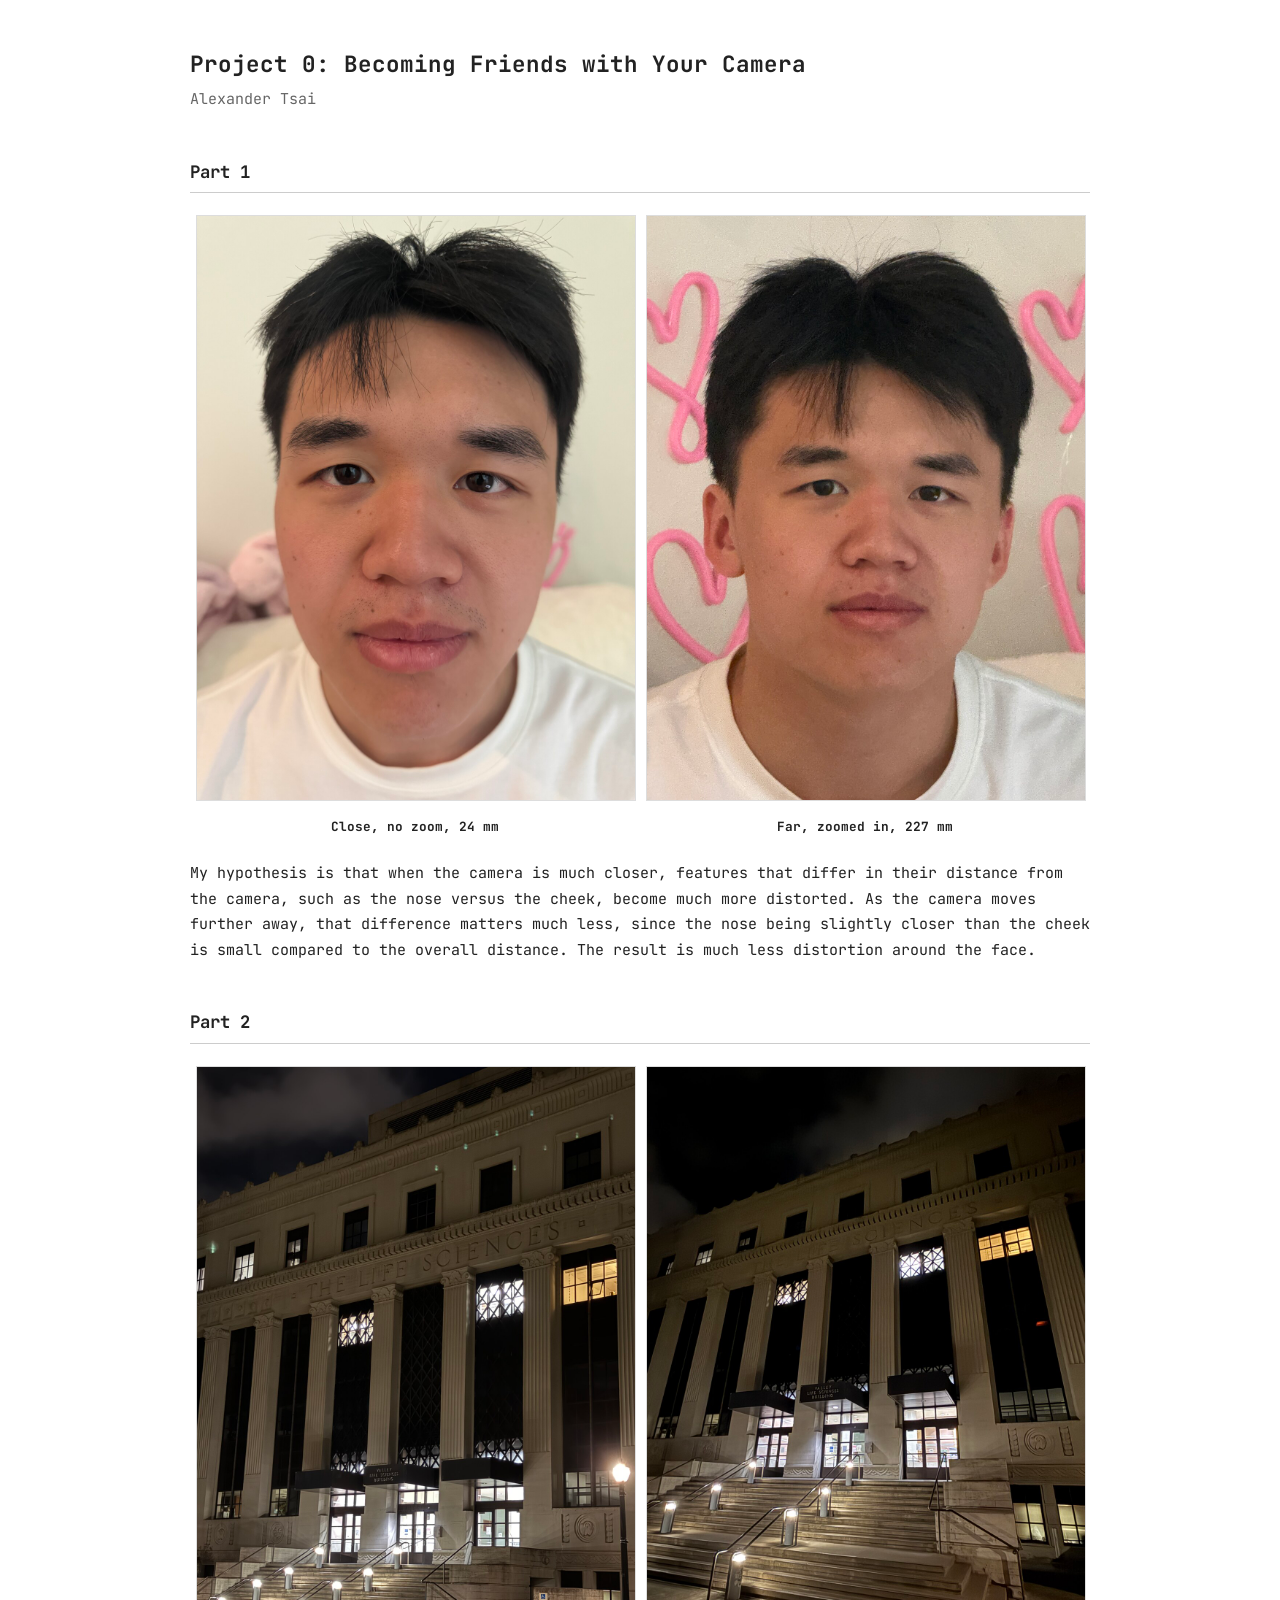
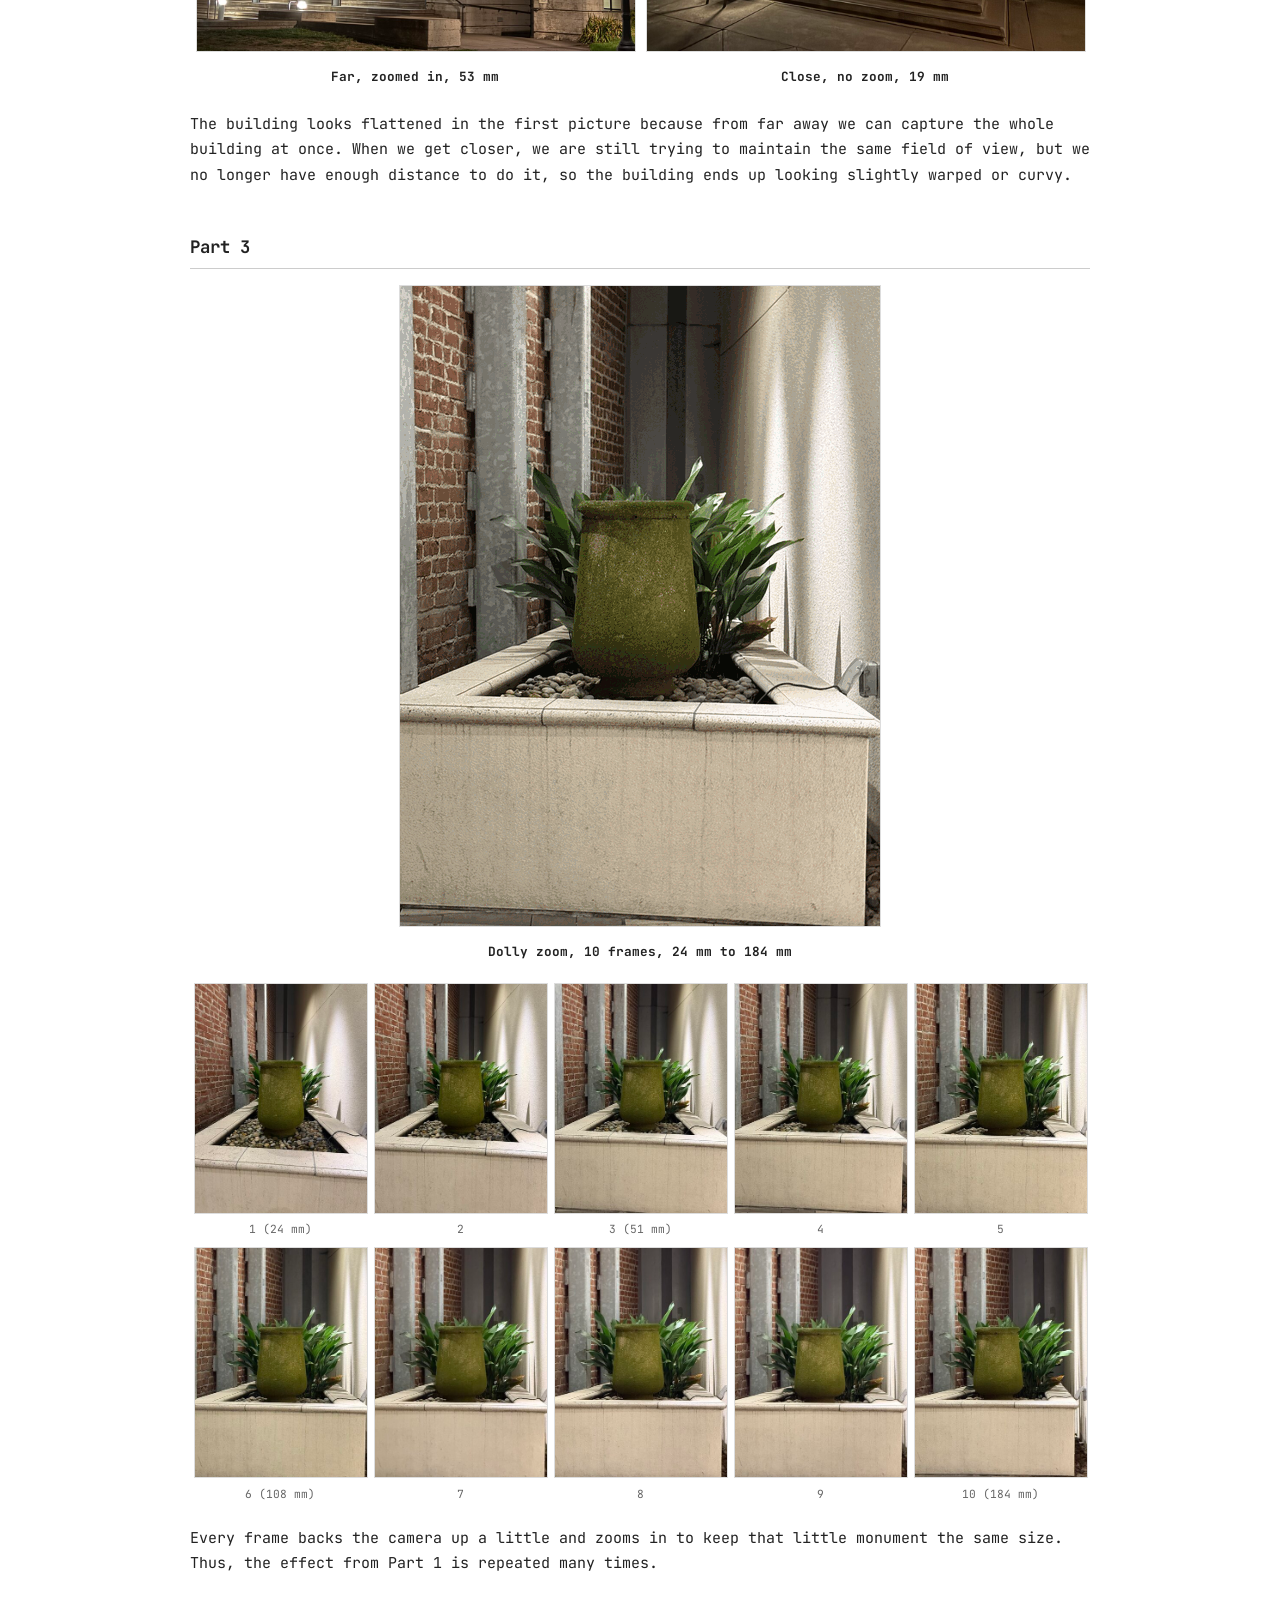
==== commit 79f2a3f2: "Update reflection wording" ====
--- a/proj0/index.html
+++ b/proj0/index.html
@@ -54,7 +54,7 @@
 
 <p class="reflection">
 My hypothesis is that when the camera is much closer, features that differ in their distance from the
-camera, like the nose compared to the cheek, become much more distorted. As the camera moves further
+camera, such as the nose versus the cheek, become much more distorted. As the camera moves further
 away, that difference matters much less, since the nose being slightly closer than the cheek is small
 compared to the overall distance. The result is much less distortion around the face.
 </p>
@@ -76,7 +76,7 @@
 
 <p class="reflection">
 The building looks flattened in the first picture because from far away we can capture the whole
-building at once. When we get closer, we are still trying to hold the same field of view, but we no
+building at once. When we get closer, we are still trying to maintain the same field of view, but we no
 longer have enough distance to do it, so the building ends up looking slightly warped or curvy.
 </p>
 
@@ -105,9 +105,8 @@
 </table>
 
 <p class="reflection">
-This is just the steps from Part 1 repeated many times. Each frame backs the camera up a little and
-zooms in to keep the fountain the same size, so what happened once between the two selfies happens
-gradually across all ten frames.
+Every frame backs the camera up a little and zooms in to keep that little monument the same
+size. Thus, the effect from Part 1 is repeated many times.
 </p>
 
 </body>
